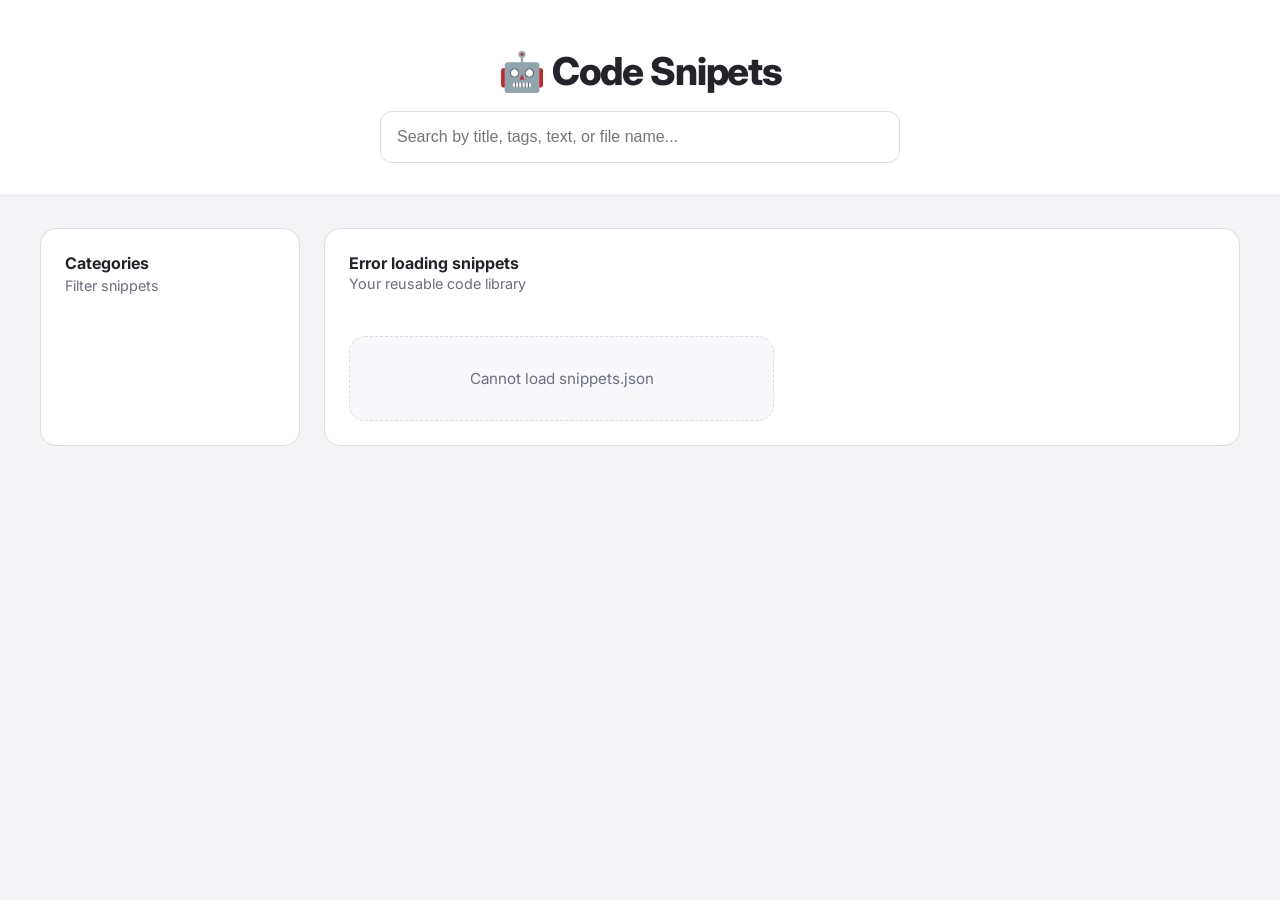
==== tools/code-snippets/index.html @ 6a93cfab "Create index.html" ====
<!DOCTYPE html>
<html lang="en" data-theme="light">
<head>
  <meta charset="UTF-8" />
  <meta name="viewport" content="width=device-width, initial-scale=1.0" />
  <title>Code Snipets</title>
  <link rel="preconnect" href="https://fonts.googleapis.com">
  <link rel="preconnect" href="https://fonts.gstatic.com" crossorigin>
  <link href="https://fonts.googleapis.com/css2?family=Inter:wght@400;500;600;700;800&family=JetBrains+Mono:wght@400;500&display=swap" rel="stylesheet">
  <style>
    body { margin:0; font-family:'Inter',sans-serif; background:#f4f4f6; color:#23242a; }
    .hero{padding:3rem 1rem 2rem;text-align:center;border-bottom:1px solid #e0e0eb;background:#ffffff}
    .title{font-size:2.4rem;font-weight:800;letter-spacing:-.03em;margin:0 0 1rem}
    .search-wrap{max-width:520px;margin:0 auto}
    input[type="search"]{width:100%;height:52px;border-radius:0.75rem;border:1px solid #dcdce4;padding:0 1rem;font-size:1rem}
    .layout{max-width:1200px;margin:0 auto;padding:2rem 1rem 3rem;display:grid;grid-template-columns:260px 1fr;gap:1.5rem}
    .sidebar,.main{background:#ffffff;border-radius:1rem;border:1px solid #dcdce4;padding:1.5rem}
    .muted{font-size:.9rem;color:#6c6f7d}
    .category-list{margin-top:1.25rem;display:grid;gap:.5rem;font-size:.95rem}
    .check-row{display:flex;align-items:center;gap:.5rem}
    .grid{display:grid;grid-template-columns:repeat(auto-fill,minmax(280px,1fr));gap:1rem;margin-top:1.25rem}
    .card{border-radius:1rem;border:1px solid #dcdce4;padding:1rem;display:flex;flex-direction:column;gap:.75rem;background:#fff}
    .card-head{display:flex;justify-content:space-between;align-items:flex-start;gap:.5rem}
    .card-title{margin:0;font-size:1rem;font-weight:600}
    .chip{font-size:.8rem;padding:.25rem .5rem;border-radius:999px;background:#f0f1f5;color:#6c6f7d}
    .file-ref{font-family:'JetBrains Mono',monospace;font-size:.8rem;padding:.3rem .5rem;border-radius:.5rem;background:#f8f8fb;border:1px dashed #dcdce4;color:#6c6f7d}
    .preview{font-family:'JetBrains Mono',monospace;font-size:.84rem;background:#f8f8fb;border-radius:.75rem;border:1px solid #e0e0eb;padding:.75rem;min-height:130px;max-height:170px;overflow:auto;white-space:pre-wrap}
    .tags{display:flex;flex-wrap:wrap;gap:.35rem;font-size:.78rem;margin-top:.25rem}
    .tag{padding:.2rem .45rem;border-radius:999px;background:#e8f2fd;color:#2e93e6}
    .card-actions{display:flex;gap:.5rem;margin-top:.5rem}
    .btn{flex:1 1 auto;min-height:40px;border-radius:.75rem;border:0;font-weight:600;font-size:.9rem;cursor:pointer}
    .btn-primary{background:#2e93e6;color:#fff}
    .icon-btn{width:44px;min-height:40px;border-radius:.75rem;border:1px solid #dcdce4;background:#f8f8fb;font-size:1.1rem;cursor:pointer}
    .empty{margin-top:1.5rem;padding:2rem;text-align:center;border-radius:1rem;border:1px dashed #dcdce4;background:#f8f8fb;color:#6c6f7d;font-size:.95rem}
    @media(max-width:880px){.layout{grid-template-columns:1fr}}
  </style>
</head>
<body>
  <header class="hero">
    <h1 class="title">🤖 Code Snipets</h1>
    <div class="search-wrap">
      <input id="searchInput" type="search" placeholder="Search by title, tags, text, or file name..." />
    </div>
  </header>
  <main class="layout">
    <aside class="sidebar">
      <h2 style="margin:0 0 .25rem;font-size:1rem;">Categories</h2>
      <div class="muted">Filter snippets</div>
      <div id="categoryList" class="category-list"></div>
    </aside>
    <section class="main">
      <div style="display:flex;justify-content:space-between;align-items:flex-end;gap:.75rem;flex-wrap:wrap;">
        <div>
          <h2 id="resultsLabel" style="margin:0 0 .15rem;font-size:1rem;">Showing 0 snippets</h2>
          <div class="muted">Your reusable code library</div>
        </div>
      </div>
      <div id="snippetGrid" class="grid"></div>
    </section>
  </main>
  <script>
    async function loadConfig() {
      const res = await fetch('snippets/snippets.json');
      if (!res.ok) throw new Error('Cannot load snippets.json');
      return res.json();
    }
    async function loadSnippet(entry) {
      try {
        const res = await fetch(entry.file);
        if (!res.ok) throw new Error('missing');
        const code = await res.text();
        return { ...entry, code };
      } catch {
        return { ...entry, code: `File not found yet: ${entry.file}

Create this file in the repo.`, missing: true };
      }
    }
    const state = { items: [], categories: [], selectedCats: new Set() };
    const els = {
      grid: document.getElementById('snippetGrid'),
      cats: document.getElementById('categoryList'),
      search: document.getElementById('searchInput'),
      label: document.getElementById('resultsLabel'),
    };
    const esc = t => String(t || '').replace(/&/g,'&amp;').replace(/</g,'&lt;').replace(/>/g,'&gt;').replace(/"/g,'&quot;').replace(/'/g,'&#039;');

    function computeCategories() {
      state.categories = [...new Set(state.items.map(i => i.category).filter(Boolean))].sort();
    }

    function renderCategories() {
      if (!state.categories.length) {
        els.cats.innerHTML = '<div class="muted">No categories</div>';
        return;
      }
      els.cats.innerHTML = state.categories.map(c => `
        <label class="check-row">
          <input type="checkbox" value="${esc(c)}" ${state.selectedCats.has(c) ? 'checked' : ''} />
          <span>${esc(c)}</span>
        </label>
      `).join('');
      els.cats.querySelectorAll('input').forEach(input => {
        input.addEventListener('change', () => {
          const val = input.value;
          if (input.checked) state.selectedCats.add(val); else state.selectedCats.delete(val);
          renderGrid();
        });
      });
    }

    function filteredItems() {
      const q = els.search.value.trim().toLowerCase();
      return state.items.filter(item => {
        const catOk = state.selectedCats.size === 0 || state.selectedCats.has(item.category);
        const hay = [item.title, item.category, item.description, item.file, item.code, ...(item.tags||[])].join(' ').toLowerCase();
        const textOk = !q || hay.includes(q);
        return catOk && textOk;
      });
    }

    function renderGrid() {
      const items = filteredItems();
      els.label.textContent = `Showing ${items.length} snippet${items.length === 1 ? '' : 's'}`;
      if (!items.length) {
        els.grid.innerHTML = '<div class="empty"><strong>No snippets found.</strong><br/>Try another search or add more snippet files in GitHub.</div>';
        return;
      }
      els.grid.innerHTML = items.map(item => `
        <article class="card">
          <div class="card-head">
            <h3 class="card-title">${esc(item.title)}</h3>
            <span class="chip">${esc(item.category)}</span>
          </div>
          <div class="file-ref">${esc(item.file)}</div>
          <div class="preview">${esc(item.description || '')}

${esc(item.code || '')}</div>
          <div class="tags">${(item.tags || []).map(t => `<span class="tag">${esc(t)}</span>`).join('')}</div>
          <div class="card-actions">
            <button class="btn btn-primary" data-copy="${item.id}">Copy Code</button>
            <button class="icon-btn" data-path="${item.id}" title="Show file path">↗</button>
          </div>
        </article>
      `).join('');
      els.grid.querySelectorAll('[data-copy]').forEach(btn => {
        btn.addEventListener('click', async () => {
          const item = state.items.find(i => i.id === btn.dataset.copy);
          if (!item) return;
          await navigator.clipboard.writeText(item.code || '');
          const old = btn.textContent; btn.textContent = 'Copied';
          setTimeout(() => btn.textContent = old, 1200);
        });
      });
      els.grid.querySelectorAll('[data-path]').forEach(btn => {
        btn.addEventListener('click', () => {
          const item = state.items.find(i => i.id === btn.dataset.path);
          if (!item) return;
          alert(`File in repo:
${item.file}`);
        });
      });
    }

    async function init() {
      try {
        const config = await loadConfig();
        const loaded = await Promise.all(config.map(loadSnippet));
        state.items = loaded;
        computeCategories();
        renderCategories();
        renderGrid();
      } catch (err) {
        els.label.textContent = 'Error loading snippets';
        els.grid.innerHTML = `<div class="empty">${esc(err.message)}</div>`;
      }
    }

    els.search.addEventListener('input', renderGrid);
    init();
  </script>
</body>
</html>
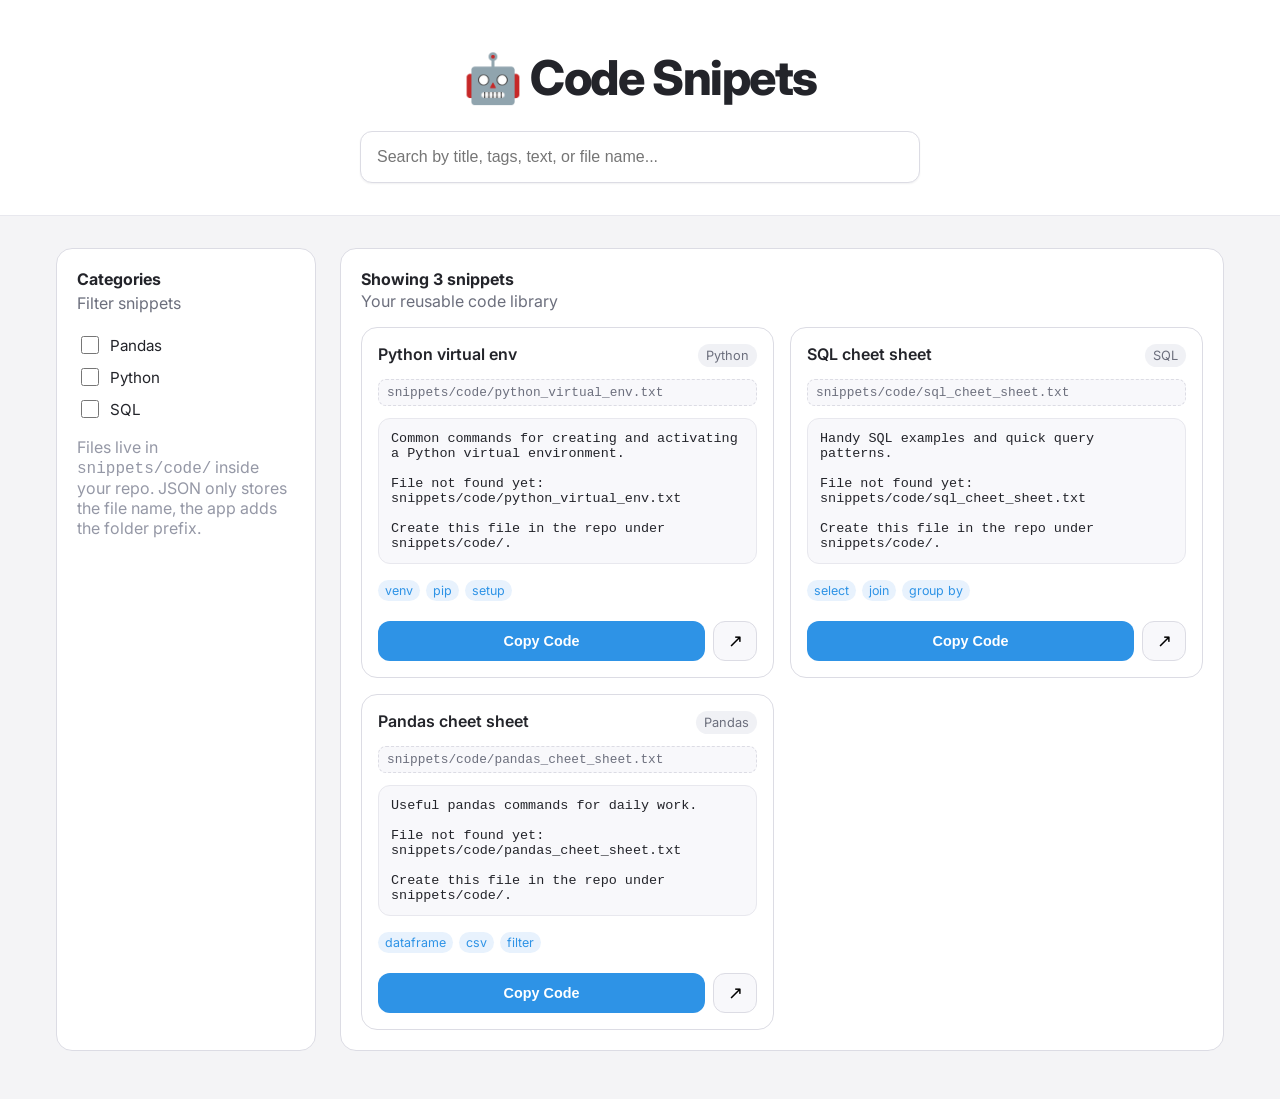
==== commit c4bcc7b6: "Update index.html" ====
--- a/tools/code-snippets/index.html
+++ b/tools/code-snippets/index.html
@@ -8,31 +8,180 @@
   <link rel="preconnect" href="https://fonts.gstatic.com" crossorigin>
   <link href="https://fonts.googleapis.com/css2?family=Inter:wght@400;500;600;700;800&family=JetBrains+Mono:wght@400;500&display=swap" rel="stylesheet">
   <style>
-    body { margin:0; font-family:'Inter',sans-serif; background:#f4f4f6; color:#23242a; }
-    .hero{padding:3rem 1rem 2rem;text-align:center;border-bottom:1px solid #e0e0eb;background:#ffffff}
-    .title{font-size:2.4rem;font-weight:800;letter-spacing:-.03em;margin:0 0 1rem}
-    .search-wrap{max-width:520px;margin:0 auto}
-    input[type="search"]{width:100%;height:52px;border-radius:0.75rem;border:1px solid #dcdce4;padding:0 1rem;font-size:1rem}
-    .layout{max-width:1200px;margin:0 auto;padding:2rem 1rem 3rem;display:grid;grid-template-columns:260px 1fr;gap:1.5rem}
-    .sidebar,.main{background:#ffffff;border-radius:1rem;border:1px solid #dcdce4;padding:1.5rem}
-    .muted{font-size:.9rem;color:#6c6f7d}
-    .category-list{margin-top:1.25rem;display:grid;gap:.5rem;font-size:.95rem}
+    :root {
+      --text-sm: clamp(0.875rem, 0.8rem + 0.35vw, 1rem);
+      --text-base: clamp(1rem, 0.95rem + 0.25vw, 1.125rem);
+      --space-2: .5rem; --space-3: .75rem; --space-4: 1rem; --space-5: 1.25rem; --space-6: 1.5rem; --space-8: 2rem; --space-10: 2.5rem; --space-12: 3rem;
+      --radius-md: .75rem; --radius-lg: 1rem;
+      --shadow-sm: 0 1px 2px rgba(16,24,40,.06);
+      --font-body:'Inter',sans-serif; --font-mono:'JetBrains Mono',monospace;
+      --bg: #f4f4f6; --surface:#ffffff; --border:#dcdce4; --divider:#e8e8ee;
+      --text:#23242a; --text-muted:#6c6f7d; --text-faint:#9598a6;
+      --primary:#2e93e6; --primary-soft:#e8f2fd;
+    }
+    *,*::before,*::after{box-sizing:border-box}
+    body{
+      margin:0;
+      min-height:100vh;
+      font-family:var(--font-body);
+      font-size:var(--text-base);
+      color:var(--text);
+      background:linear-gradient(180deg,var(--surface) 0 210px,var(--bg) 210px 100%);
+    }
+    .hero{
+      padding:var(--space-12) var(--space-4) var(--space-8);
+      text-align:center;
+      border-bottom:1px solid var(--divider);
+      background:var(--surface);
+    }
+    .title{
+      font-size:clamp(2rem,1.5rem + 2vw,3rem);
+      font-weight:800;
+      letter-spacing:-.03em;
+      margin:0 0 var(--space-6);
+    }
+    .search-wrap{max-width:560px;margin:0 auto}
+    input[type="search"]{
+      width:100%;
+      height:52px;
+      border-radius:var(--radius-md);
+      border:1px solid var(--border);
+      padding:0 var(--space-4);
+      font-size:1rem;
+      box-shadow:var(--shadow-sm);
+    }
+    .layout{
+      max-width:1200px;
+      margin:0 auto;
+      padding:var(--space-8) var(--space-4) var(--space-12);
+      display:grid;
+      grid-template-columns:260px 1fr;
+      gap:var(--space-6);
+    }
+    .sidebar,.main{
+      background:var(--surface);
+      border-radius:var(--radius-lg);
+      border:1px solid var(--border);
+      padding:var(--space-5);
+    }
+    .muted{font-size:var(--text-sm);color:var(--text-muted)}
+    .category-list{
+      margin-top:var(--space-5);
+      display:grid;
+      gap:.5rem;
+      font-size:.95rem;
+    }
     .check-row{display:flex;align-items:center;gap:.5rem}
-    .grid{display:grid;grid-template-columns:repeat(auto-fill,minmax(280px,1fr));gap:1rem;margin-top:1.25rem}
-    .card{border-radius:1rem;border:1px solid #dcdce4;padding:1rem;display:flex;flex-direction:column;gap:.75rem;background:#fff}
-    .card-head{display:flex;justify-content:space-between;align-items:flex-start;gap:.5rem}
+    .check-row input{width:18px;height:18px;accent-color:var(--primary)}
+    .header-row{
+      display:flex;
+      justify-content:space-between;
+      align-items:flex-end;
+      gap:.75rem;
+      flex-wrap:wrap;
+    }
+    .grid{
+      display:grid;
+      grid-template-columns:repeat(auto-fill,minmax(280px,1fr));
+      gap:var(--space-4);
+      margin-top:var(--space-4);
+    }
+    .card{
+      border-radius:var(--radius-lg);
+      border:1px solid var(--border);
+      padding:var(--space-4);
+      display:flex;
+      flex-direction:column;
+      gap:.75rem;
+      background:var(--surface);
+    }
+    .card-head{
+      display:flex;
+      justify-content:space-between;
+      align-items:flex-start;
+      gap:.5rem;
+    }
     .card-title{margin:0;font-size:1rem;font-weight:600}
-    .chip{font-size:.8rem;padding:.25rem .5rem;border-radius:999px;background:#f0f1f5;color:#6c6f7d}
-    .file-ref{font-family:'JetBrains Mono',monospace;font-size:.8rem;padding:.3rem .5rem;border-radius:.5rem;background:#f8f8fb;border:1px dashed #dcdce4;color:#6c6f7d}
-    .preview{font-family:'JetBrains Mono',monospace;font-size:.84rem;background:#f8f8fb;border-radius:.75rem;border:1px solid #e0e0eb;padding:.75rem;min-height:130px;max-height:170px;overflow:auto;white-space:pre-wrap}
-    .tags{display:flex;flex-wrap:wrap;gap:.35rem;font-size:.78rem;margin-top:.25rem}
-    .tag{padding:.2rem .45rem;border-radius:999px;background:#e8f2fd;color:#2e93e6}
+    .chip{
+      font-size:.8rem;
+      padding:.25rem .5rem;
+      border-radius:999px;
+      background:#f0f1f5;
+      color:var(--text-muted);
+    }
+    .file-ref{
+      font-family:var(--font-mono);
+      font-size:.8rem;
+      padding:.3rem .5rem;
+      border-radius:.5rem;
+      background:#f8f8fb;
+      border:1px dashed var(--border);
+      color:var(--text-muted);
+    }
+    .preview{
+      font-family:var(--font-mono);
+      font-size:.84rem;
+      background:#f8f8fb;
+      border-radius:.75rem;
+      border:1px solid var(--divider);
+      padding:.75rem;
+      min-height:130px;
+      max-height:170px;
+      overflow:auto;
+      white-space:pre-wrap;
+    }
+    .tags{
+      display:flex;
+      flex-wrap:wrap;
+      gap:.35rem;
+      font-size:.78rem;
+      margin-top:.25rem;
+    }
+    .tag{
+      padding:.2rem .45rem;
+      border-radius:999px;
+      background:var(--primary-soft);
+      color:var(--primary);
+    }
     .card-actions{display:flex;gap:.5rem;margin-top:.5rem}
-    .btn{flex:1 1 auto;min-height:40px;border-radius:.75rem;border:0;font-weight:600;font-size:.9rem;cursor:pointer}
-    .btn-primary{background:#2e93e6;color:#fff}
-    .icon-btn{width:44px;min-height:40px;border-radius:.75rem;border:1px solid #dcdce4;background:#f8f8fb;font-size:1.1rem;cursor:pointer}
-    .empty{margin-top:1.5rem;padding:2rem;text-align:center;border-radius:1rem;border:1px dashed #dcdce4;background:#f8f8fb;color:#6c6f7d;font-size:.95rem}
-    @media(max-width:880px){.layout{grid-template-columns:1fr}}
+    .btn{
+      flex:1 1 auto;
+      min-height:40px;
+      border-radius:.75rem;
+      border:0;
+      font-weight:600;
+      font-size:.9rem;
+      cursor:pointer;
+      background:var(--primary);
+      color:#ffffff;
+    }
+    .icon-btn{
+      width:44px;
+      min-height:40px;
+      border-radius:.75rem;
+      border:1px solid var(--border);
+      background:#f8f8fb;
+      font-size:1.1rem;
+      cursor:pointer;
+    }
+    .empty{
+      margin-top:1.5rem;
+      padding:2rem;
+      text-align:center;
+      border-radius:1rem;
+      border:1px dashed var(--border);
+      background:#f8f8fb;
+      color:var(--text-muted);
+      font-size:.95rem;
+    }
+    .small-note{
+      margin-top:var(--space-4);
+      font-size:var(--text-sm);
+      color:var(--text-faint);
+    }
+    @media(max-width:880px){
+      .layout{grid-template-columns:1fr}
+    }
   </style>
 </head>
 <body>
@@ -47,9 +196,13 @@
       <h2 style="margin:0 0 .25rem;font-size:1rem;">Categories</h2>
       <div class="muted">Filter snippets</div>
       <div id="categoryList" class="category-list"></div>
+      <div class="small-note">
+        Files live in <code>snippets/code/</code> inside your repo.
+        JSON only stores the file name, the app adds the folder prefix.
+      </div>
     </aside>
     <section class="main">
-      <div style="display:flex;justify-content:space-between;align-items:flex-end;gap:.75rem;flex-wrap:wrap;">
+      <div class="header-row">
         <div>
           <h2 id="resultsLabel" style="margin:0 0 .15rem;font-size:1rem;">Showing 0 snippets</h2>
           <div class="muted">Your reusable code library</div>
@@ -59,39 +212,55 @@
     </section>
   </main>
   <script>
+    const SNIPPET_BASE = 'snippets/code/';
+
     async function loadConfig() {
       const res = await fetch('snippets/snippets.json');
-      if (!res.ok) throw new Error('Cannot load snippets.json');
+      if (!res.ok) throw new Error('Cannot load snippets/snippets.json');
       return res.json();
     }
+
     async function loadSnippet(entry) {
+      const fullPath = SNIPPET_BASE + entry.file;
       try {
-        const res = await fetch(entry.file);
+        const res = await fetch(fullPath);
         if (!res.ok) throw new Error('missing');
         const code = await res.text();
-        return { ...entry, code };
-      } catch {
-        return { ...entry, code: `File not found yet: ${entry.file}
-
-Create this file in the repo.`, missing: true };
+        return { ...entry, code, filePath: fullPath };
+      } catch (err) {
+        return {
+          ...entry,
+          code: `File not found yet: ${fullPath}\n\nCreate this file in the repo under snippets/code/.`,
+          filePath: fullPath,
+          missing: true
+        };
       }
     }
+
     const state = { items: [], categories: [], selectedCats: new Set() };
     const els = {
       grid: document.getElementById('snippetGrid'),
       cats: document.getElementById('categoryList'),
       search: document.getElementById('searchInput'),
-      label: document.getElementById('resultsLabel'),
+      label: document.getElementById('resultsLabel')
     };
-    const esc = t => String(t || '').replace(/&/g,'&amp;').replace(/</g,'&lt;').replace(/>/g,'&gt;').replace(/"/g,'&quot;').replace(/'/g,'&#039;');
+
+    const esc = t => String(t || '')
+      .replace(/&/g,'&amp;')
+      .replace(/</g,'&lt;')
+      .replace(/>/g,'&gt;')
+      .replace(/"/g,'&quot;')
+      .replace(/'/g,'&#039;');
 
     function computeCategories() {
-      state.categories = [...new Set(state.items.map(i => i.category).filter(Boolean))].sort();
+      state.categories = [...new Set(
+        state.items.map(i => i.category).filter(Boolean)
+      )].sort();
     }
 
     function renderCategories() {
       if (!state.categories.length) {
-        els.cats.innerHTML = '<div class="muted">No categories</div>';
+        els.cats.innerHTML = '<div class="muted">No categories yet</div>';
         return;
       }
       els.cats.innerHTML = state.categories.map(c => `
@@ -113,7 +282,14 @@
       const q = els.search.value.trim().toLowerCase();
       return state.items.filter(item => {
         const catOk = state.selectedCats.size === 0 || state.selectedCats.has(item.category);
-        const hay = [item.title, item.category, item.description, item.file, item.code, ...(item.tags||[])].join(' ').toLowerCase();
+        const hay = [
+          item.title,
+          item.category,
+          item.description,
+          item.filePath,
+          item.code,
+          ...(item.tags || [])
+        ].join(' ').toLowerCase();
         const textOk = !q || hay.includes(q);
         return catOk && textOk;
       });
@@ -123,7 +299,7 @@
       const items = filteredItems();
       els.label.textContent = `Showing ${items.length} snippet${items.length === 1 ? '' : 's'}`;
       if (!items.length) {
-        els.grid.innerHTML = '<div class="empty"><strong>No snippets found.</strong><br/>Try another search or add more snippet files in GitHub.</div>';
+        els.grid.innerHTML = '<div class="empty"><strong>No snippets found.</strong><br/>Try another search or add more snippet files in <code>snippets/code/</code>.</div>';
         return;
       }
       els.grid.innerHTML = items.map(item => `
@@ -132,17 +308,18 @@
             <h3 class="card-title">${esc(item.title)}</h3>
             <span class="chip">${esc(item.category)}</span>
           </div>
-          <div class="file-ref">${esc(item.file)}</div>
-          <div class="preview">${esc(item.description || '')}
-
-${esc(item.code || '')}</div>
-          <div class="tags">${(item.tags || []).map(t => `<span class="tag">${esc(t)}</span>`).join('')}</div>
+          <div class="file-ref">${esc(item.filePath)}</div>
+          <div class="preview">${esc(item.description || '')}\n\n${esc(item.code || '')}</div>
+          <div class="tags">
+            ${(item.tags || []).map(t => `<span class="tag">${esc(t)}</span>`).join('')}
+          </div>
           <div class="card-actions">
-            <button class="btn btn-primary" data-copy="${item.id}">Copy Code</button>
+            <button class="btn" data-copy="${item.id}">Copy Code</button>
             <button class="icon-btn" data-path="${item.id}" title="Show file path">↗</button>
           </div>
         </article>
       `).join('');
+
       els.grid.querySelectorAll('[data-copy]').forEach(btn => {
         btn.addEventListener('click', async () => {
           const item = state.items.find(i => i.id === btn.dataset.copy);
@@ -152,12 +329,12 @@
           setTimeout(() => btn.textContent = old, 1200);
         });
       });
+
       els.grid.querySelectorAll('[data-path]').forEach(btn => {
         btn.addEventListener('click', () => {
           const item = state.items.find(i => i.id === btn.dataset.path);
           if (!item) return;
-          alert(`File in repo:
-${item.file}`);
+          alert(`File in repo:\n${item.filePath}`);
         });
       });
     }
